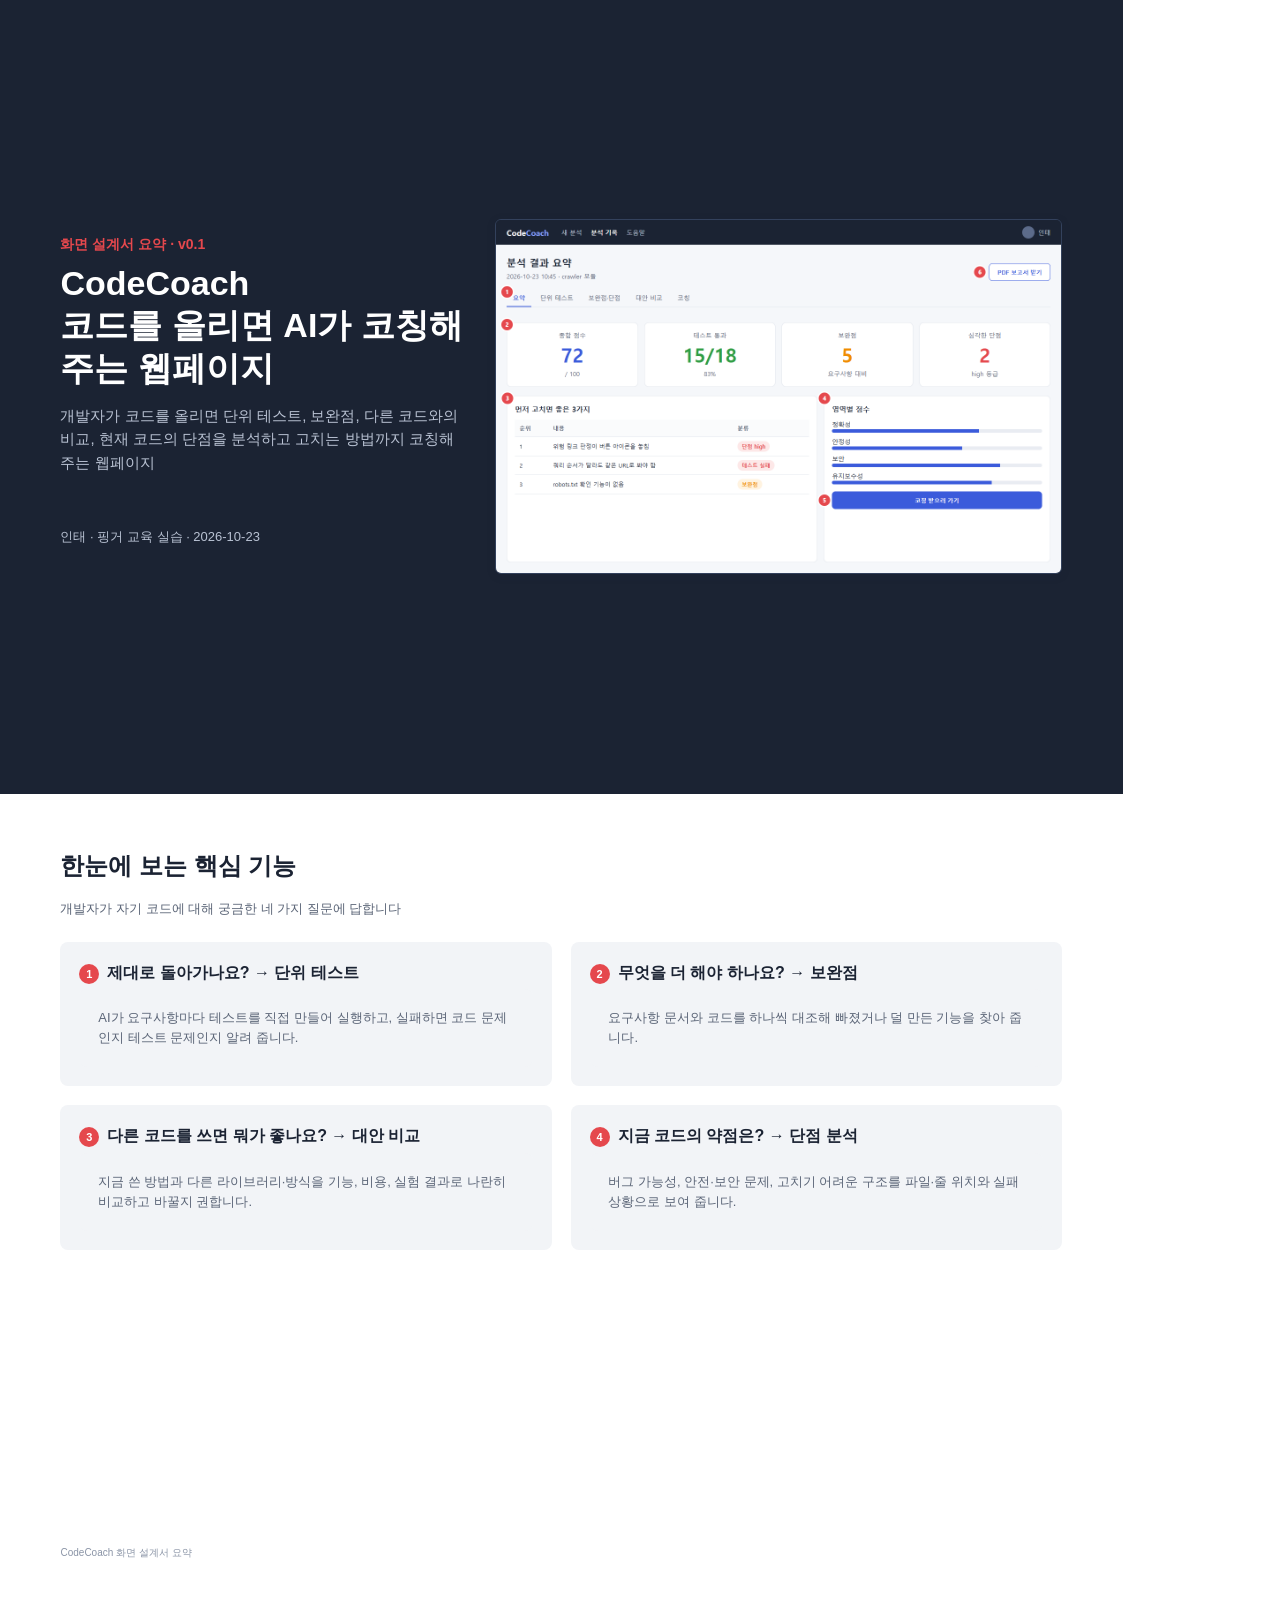
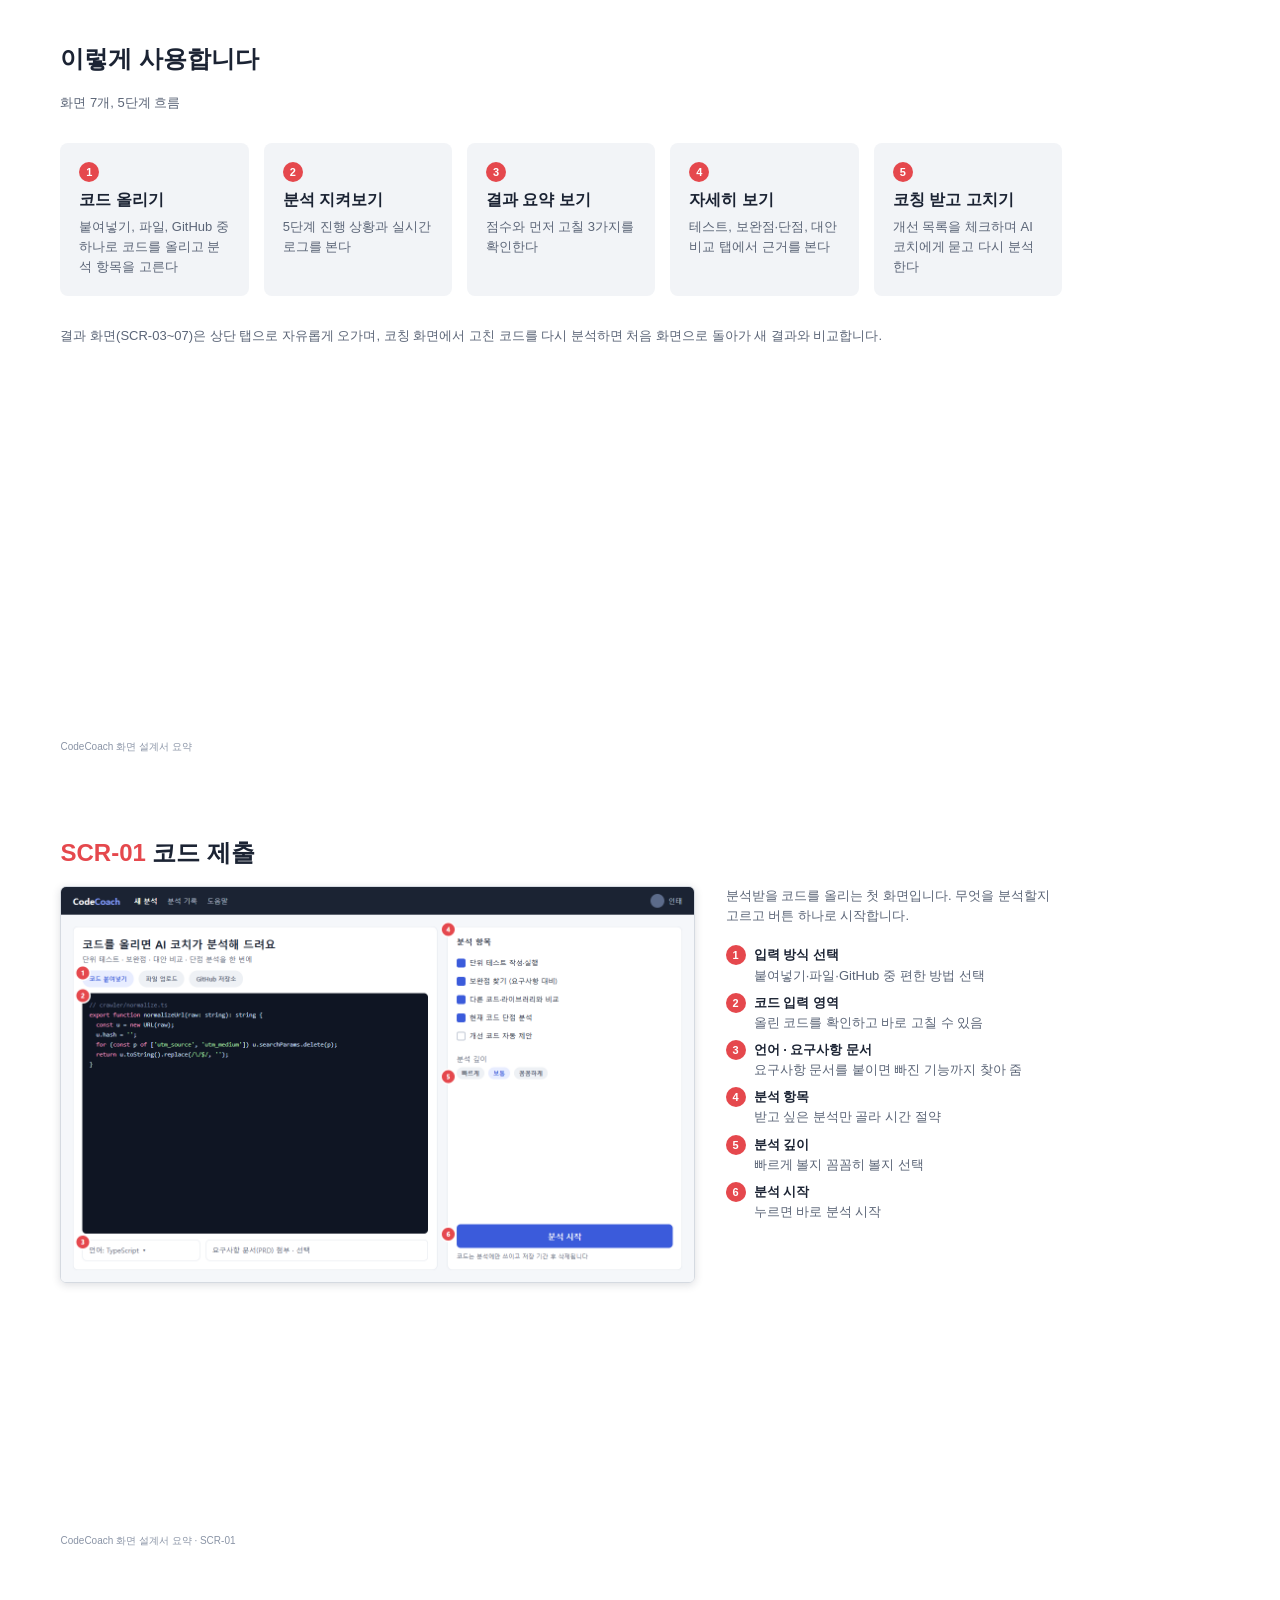
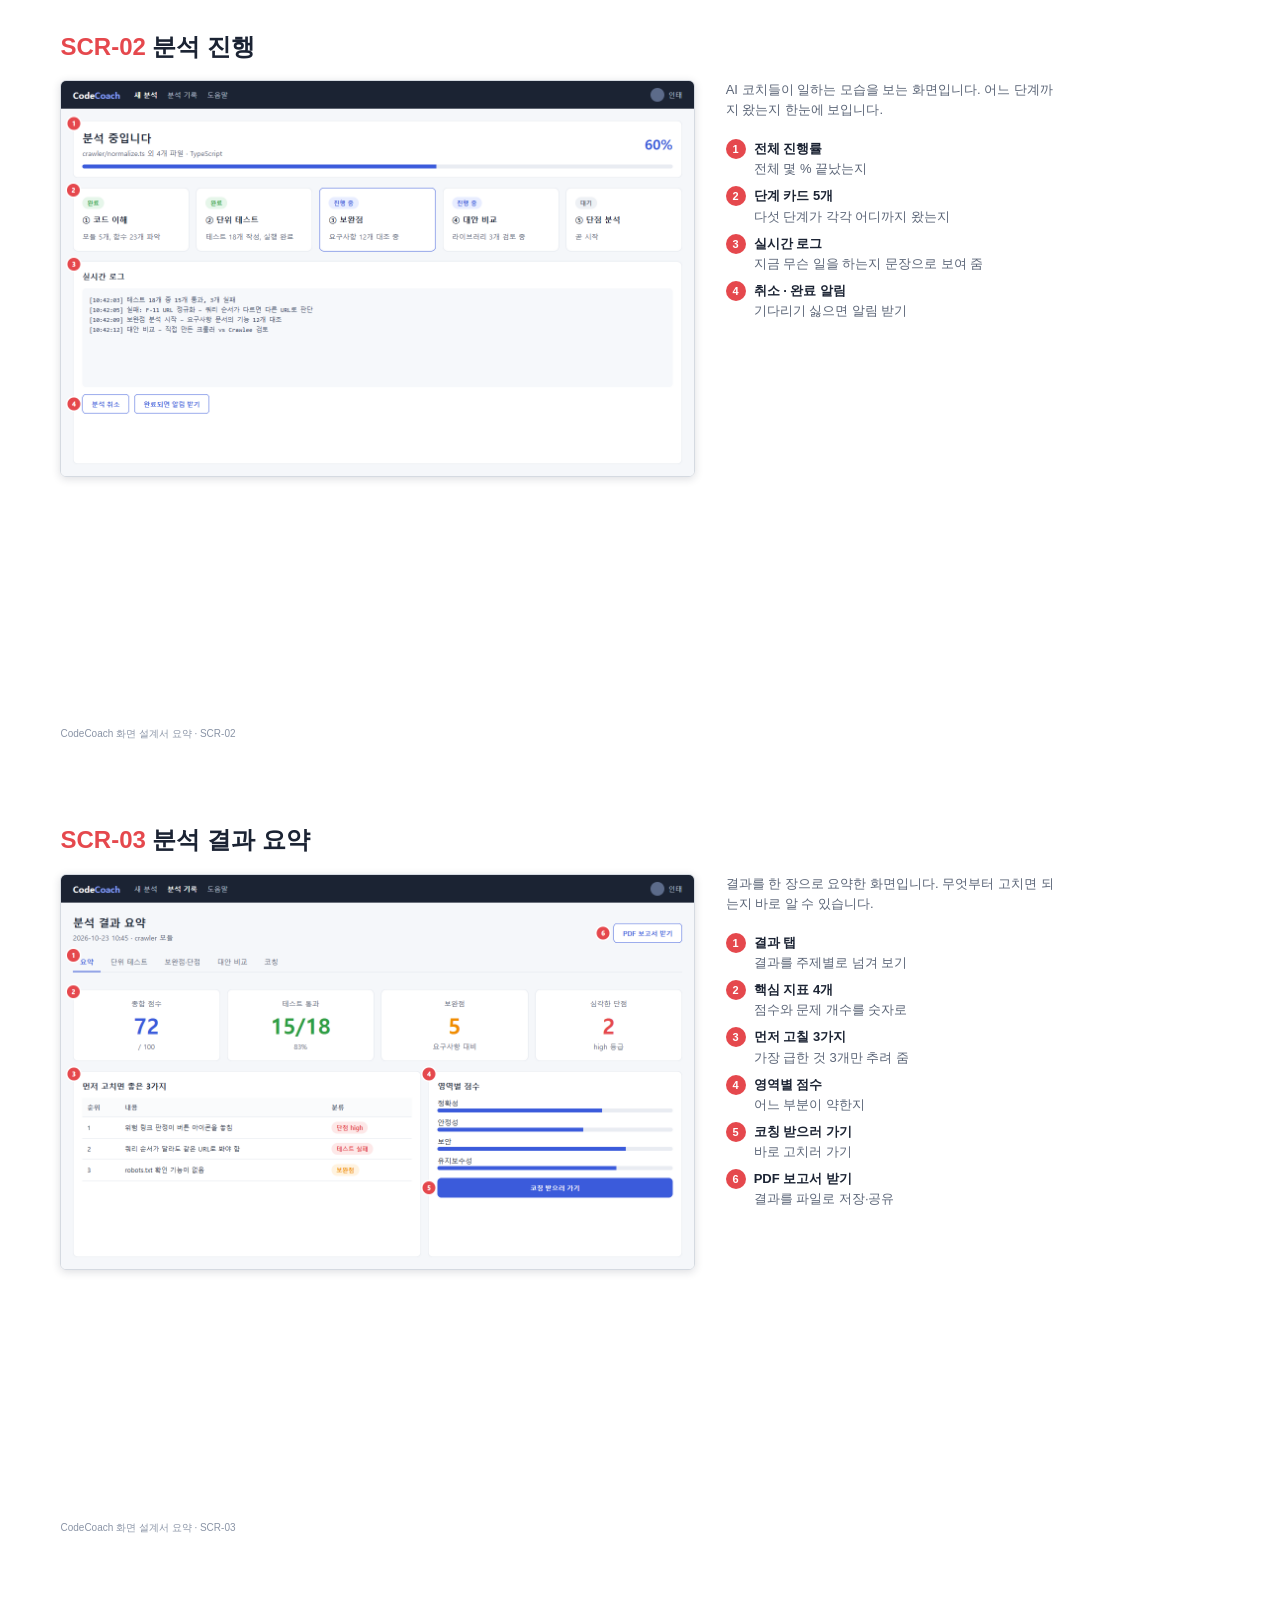
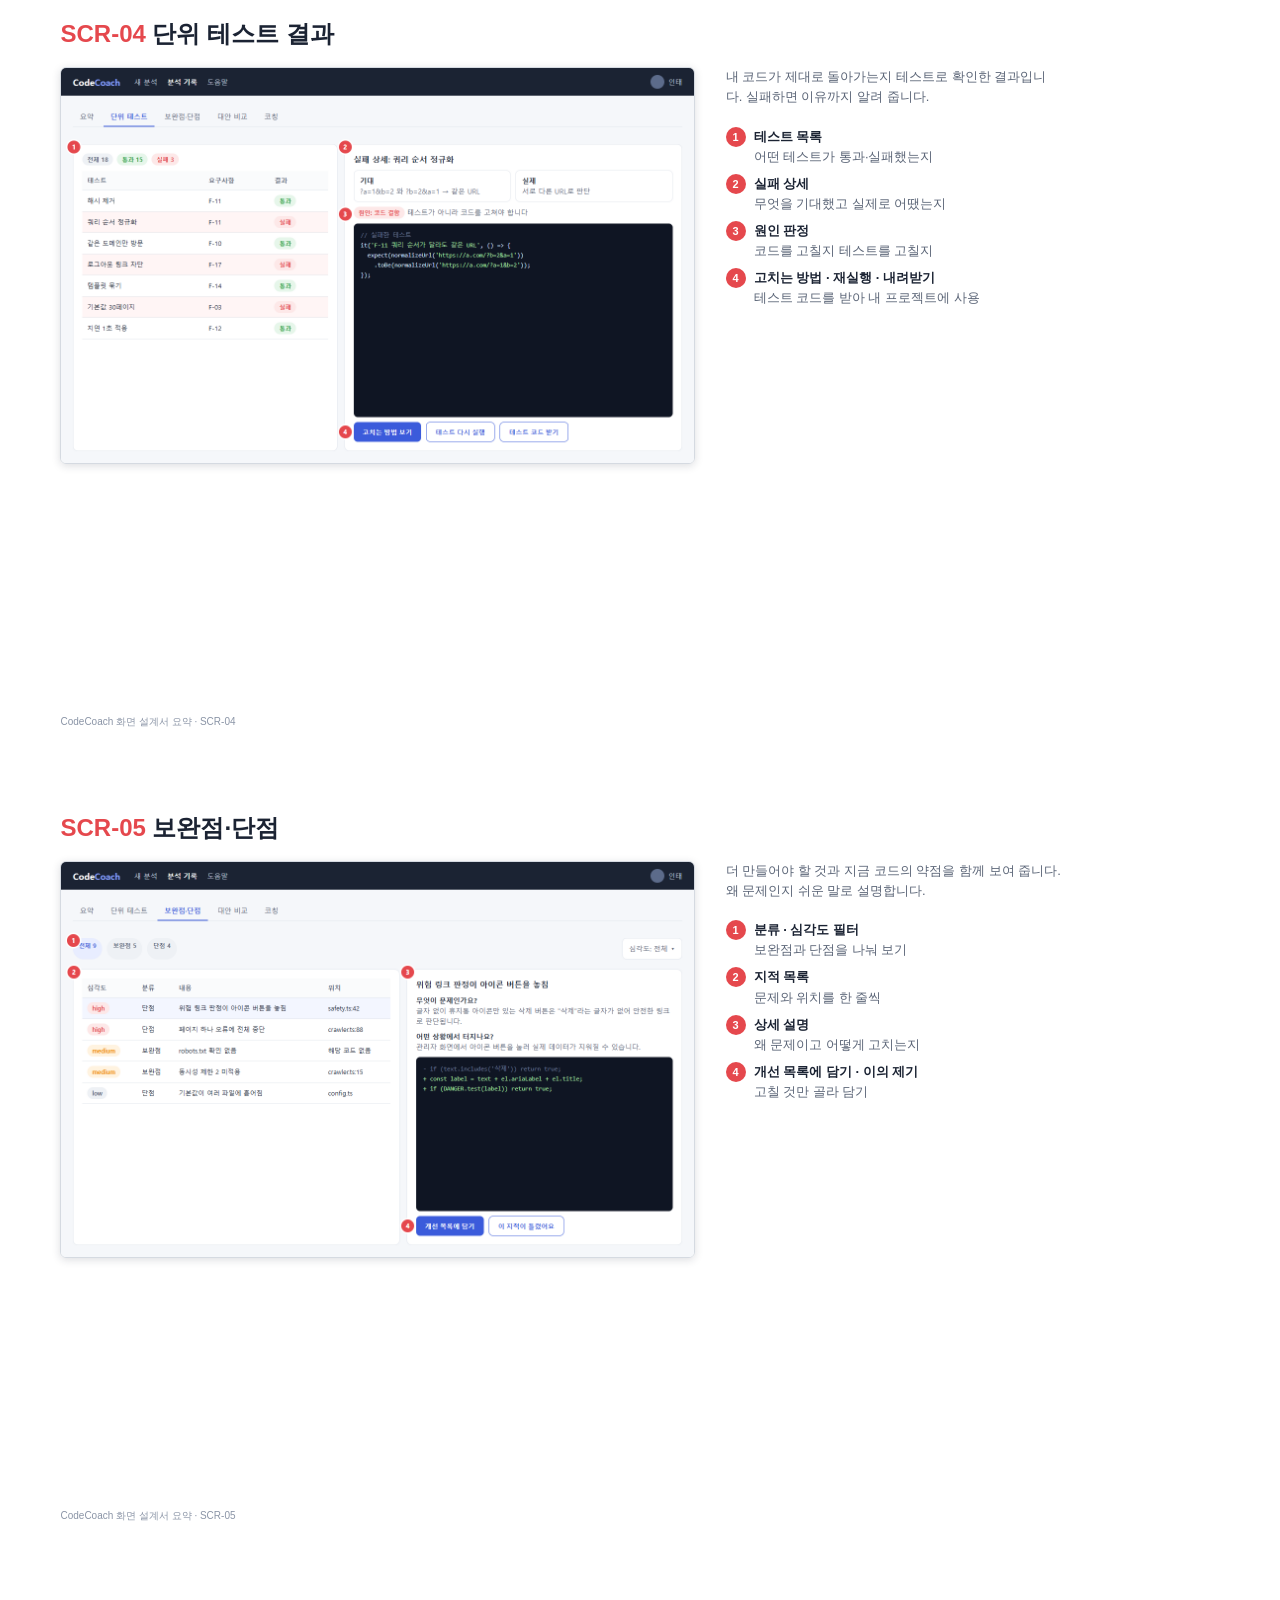
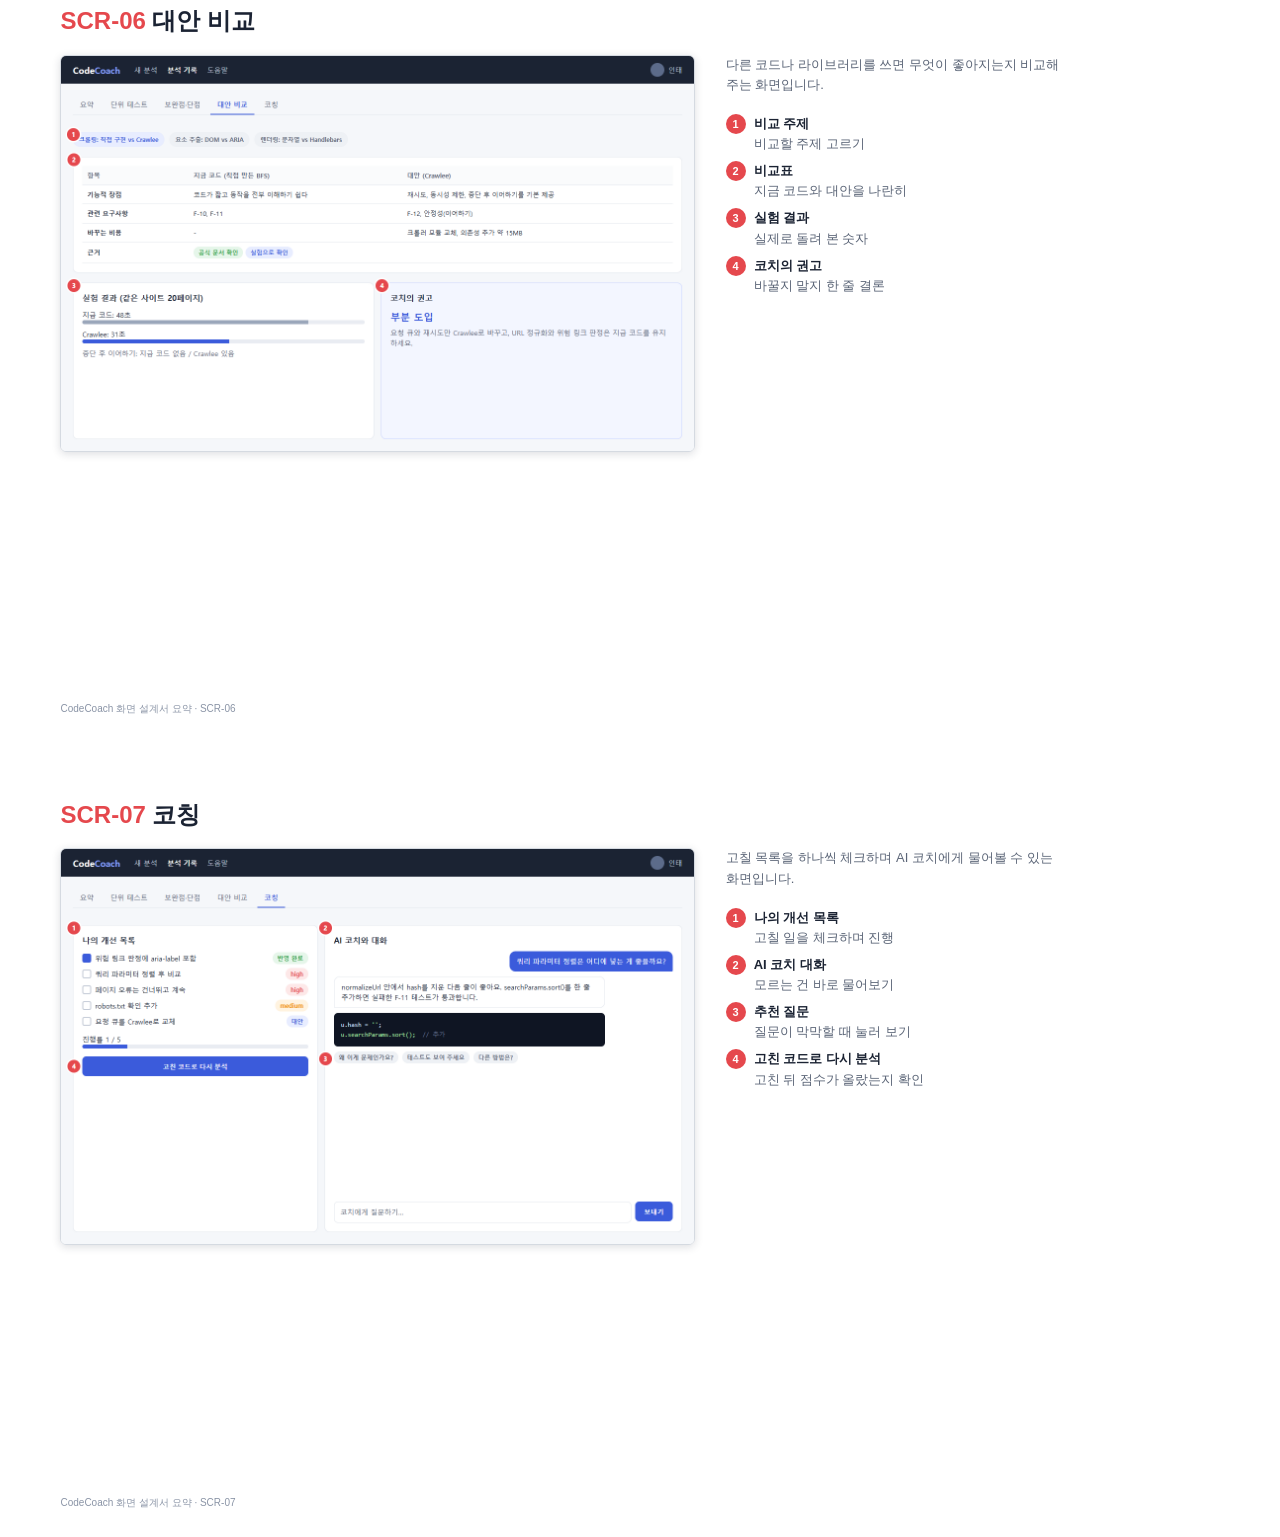
==== summary.html @ ecf49a26 "Add CodeCoach screen spec (HTML) and summary PDF for Vercel Co-Authored-By: Claude Opus 5.5 (1M cont" ====
<!doctype html><html lang="ko"><head><meta charset="utf-8"><title>CodeCoach 화면 설계서 요약</title><style>
@page{size:A4 landscape;margin:0}
*{box-sizing:border-box}body{margin:0;font:13px/1.55 "Malgun Gothic","Segoe UI",sans-serif;color:#1b2333}
.page{width:297mm;height:210mm;padding:14mm 16mm;page-break-after:always;position:relative;overflow:hidden}
.page:last-child{page-break-after:auto}
.dark{background:#1b2333;color:#fff}
h1{font-size:34px;margin:0 0 10px;line-height:1.25}h2{font-size:24px;margin:0 0 4mm}
.kicker{color:#e5484d;font-weight:800;font-size:14px;margin-bottom:6px}
.sub{color:#5b6577}.dark .sub{color:#b9c2d3}
.foot{position:absolute;left:16mm;bottom:7mm;font-size:10px;color:#8a94a6}
.no{display:inline-block;min-width:20px;height:20px;border-radius:50%;background:#e5484d;color:#fff;text-align:center;font:700 11px/20px "Segoe UI",sans-serif;margin-right:8px}
.row{display:flex;gap:8mm}
.shot{border:1px solid #d5dae1;border-radius:6px;box-shadow:0 2px 8px rgba(27,35,51,.15);display:block}
.steps{display:grid;grid-template-columns:repeat(5,1fr);gap:4mm;margin-top:8mm}
.step{background:#f2f4f7;border-radius:8px;padding:5mm}.step b{display:block;font-size:16px;margin:6px 0 4px}
.big{font-size:40px;font-weight:800;color:#3b5bdb;line-height:1}
.feat{display:grid;grid-template-columns:1fr 1fr;gap:5mm;margin-top:6mm}
.feat div{background:#f2f4f7;border-radius:8px;padding:5mm}.feat b{font-size:16px}
ul{margin:0;padding-left:18px}li{margin:3px 0}
.items div{display:flex;align-items:flex-start;margin:0 0 7px}
</style></head><body><section class="page dark">
<div class="row" style="align-items:center;height:100%">
<div style="flex:1"><div class="kicker">화면 설계서 요약 · v0.1</div><h1>CodeCoach<br>코드를 올리면 AI가 코칭해 주는 웹페이지</h1>
<p class="sub" style="font-size:15px">개발자가 코드를 올리면 단위 테스트, 보완점, 다른 코드와의 비교, 현재 코드의 단점을 분석하고 고치는 방법까지 코칭해 주는 웹페이지</p><p class="sub" style="margin-top:14mm">인태 · 핑거 교육 실습 · 2026-10-23</p></div>
<img class="shot" src="design/images/SCR-03.png" style="width:150mm;border-color:#33415c">
</div></section>
<section class="page">
<h2>한눈에 보는 핵심 기능</h2><div class="sub">개발자가 자기 코드에 대해 궁금한 네 가지 질문에 답합니다</div>
<div class="feat"><div><span class="no">1</span><b>제대로 돌아가나요? → 단위 테스트</b><div class="sub" style="margin-top:4px">AI가 요구사항마다 테스트를 직접 만들어 실행하고, 실패하면 코드 문제인지 테스트 문제인지 알려 줍니다.</div></div><div><span class="no">2</span><b>무엇을 더 해야 하나요? → 보완점</b><div class="sub" style="margin-top:4px">요구사항 문서와 코드를 하나씩 대조해 빠졌거나 덜 만든 기능을 찾아 줍니다.</div></div><div><span class="no">3</span><b>다른 코드를 쓰면 뭐가 좋나요? → 대안 비교</b><div class="sub" style="margin-top:4px">지금 쓴 방법과 다른 라이브러리·방식을 기능, 비용, 실험 결과로 나란히 비교하고 바꿀지 권합니다.</div></div><div><span class="no">4</span><b>지금 코드의 약점은? → 단점 분석</b><div class="sub" style="margin-top:4px">버그 가능성, 안전·보안 문제, 고치기 어려운 구조를 파일·줄 위치와 실패 상황으로 보여 줍니다.</div></div></div>
<div class="foot">CodeCoach 화면 설계서 요약</div></section>
<section class="page">
<h2>이렇게 사용합니다</h2><div class="sub">화면 7개, 5단계 흐름</div>
<div class="steps"><div class="step"><span class="no">1</span><b>코드 올리기</b><div class="sub">붙여넣기, 파일, GitHub 중 하나로 코드를 올리고 분석 항목을 고른다</div></div><div class="step"><span class="no">2</span><b>분석 지켜보기</b><div class="sub">5단계 진행 상황과 실시간 로그를 본다</div></div><div class="step"><span class="no">3</span><b>결과 요약 보기</b><div class="sub">점수와 먼저 고칠 3가지를 확인한다</div></div><div class="step"><span class="no">4</span><b>자세히 보기</b><div class="sub">테스트, 보완점·단점, 대안 비교 탭에서 근거를 본다</div></div><div class="step"><span class="no">5</span><b>코칭 받고 고치기</b><div class="sub">개선 목록을 체크하며 AI 코치에게 묻고 다시 분석한다</div></div></div>
<div style="margin-top:8mm" class="sub">결과 화면(SCR-03~07)은 상단 탭으로 자유롭게 오가며, 코칭 화면에서 고친 코드를 다시 분석하면 처음 화면으로 돌아가 새 결과와 비교합니다.</div>
<div class="foot">CodeCoach 화면 설계서 요약</div></section>
<section class="page">
<div style="display:flex;align-items:baseline;gap:10px"><h2><span style="color:#e5484d">SCR-01</span> 코드 제출</h2></div>
<div class="row">
<img class="shot" src="design/images/SCR-01.png" style="width:168mm;height:105mm">
<div style="flex:1">
<div class="sub" style="margin-bottom:5mm">분석받을 코드를 올리는 첫 화면입니다. 무엇을 분석할지 고르고 버튼 하나로 시작합니다.</div>
<div class="items"><div><span class="no">1</span><span><b>입력 방식 선택</b><br><span class="sub">붙여넣기·파일·GitHub 중 편한 방법 선택</span></span></div><div><span class="no">2</span><span><b>코드 입력 영역</b><br><span class="sub">올린 코드를 확인하고 바로 고칠 수 있음</span></span></div><div><span class="no">3</span><span><b>언어 · 요구사항 문서</b><br><span class="sub">요구사항 문서를 붙이면 빠진 기능까지 찾아 줌</span></span></div><div><span class="no">4</span><span><b>분석 항목</b><br><span class="sub">받고 싶은 분석만 골라 시간 절약</span></span></div><div><span class="no">5</span><span><b>분석 깊이</b><br><span class="sub">빠르게 볼지 꼼꼼히 볼지 선택</span></span></div><div><span class="no">6</span><span><b>분석 시작</b><br><span class="sub">누르면 바로 분석 시작</span></span></div></div>
</div></div>
<div class="foot">CodeCoach 화면 설계서 요약 · SCR-01</div></section>
<section class="page">
<div style="display:flex;align-items:baseline;gap:10px"><h2><span style="color:#e5484d">SCR-02</span> 분석 진행</h2></div>
<div class="row">
<img class="shot" src="design/images/SCR-02.png" style="width:168mm;height:105mm">
<div style="flex:1">
<div class="sub" style="margin-bottom:5mm">AI 코치들이 일하는 모습을 보는 화면입니다. 어느 단계까지 왔는지 한눈에 보입니다.</div>
<div class="items"><div><span class="no">1</span><span><b>전체 진행률</b><br><span class="sub">전체 몇 % 끝났는지</span></span></div><div><span class="no">2</span><span><b>단계 카드 5개</b><br><span class="sub">다섯 단계가 각각 어디까지 왔는지</span></span></div><div><span class="no">3</span><span><b>실시간 로그</b><br><span class="sub">지금 무슨 일을 하는지 문장으로 보여 줌</span></span></div><div><span class="no">4</span><span><b>취소 · 완료 알림</b><br><span class="sub">기다리기 싫으면 알림 받기</span></span></div></div>
</div></div>
<div class="foot">CodeCoach 화면 설계서 요약 · SCR-02</div></section>
<section class="page">
<div style="display:flex;align-items:baseline;gap:10px"><h2><span style="color:#e5484d">SCR-03</span> 분석 결과 요약</h2></div>
<div class="row">
<img class="shot" src="design/images/SCR-03.png" style="width:168mm;height:105mm">
<div style="flex:1">
<div class="sub" style="margin-bottom:5mm">결과를 한 장으로 요약한 화면입니다. 무엇부터 고치면 되는지 바로 알 수 있습니다.</div>
<div class="items"><div><span class="no">1</span><span><b>결과 탭</b><br><span class="sub">결과를 주제별로 넘겨 보기</span></span></div><div><span class="no">2</span><span><b>핵심 지표 4개</b><br><span class="sub">점수와 문제 개수를 숫자로</span></span></div><div><span class="no">3</span><span><b>먼저 고칠 3가지</b><br><span class="sub">가장 급한 것 3개만 추려 줌</span></span></div><div><span class="no">4</span><span><b>영역별 점수</b><br><span class="sub">어느 부분이 약한지</span></span></div><div><span class="no">5</span><span><b>코칭 받으러 가기</b><br><span class="sub">바로 고치러 가기</span></span></div><div><span class="no">6</span><span><b>PDF 보고서 받기</b><br><span class="sub">결과를 파일로 저장·공유</span></span></div></div>
</div></div>
<div class="foot">CodeCoach 화면 설계서 요약 · SCR-03</div></section>
<section class="page">
<div style="display:flex;align-items:baseline;gap:10px"><h2><span style="color:#e5484d">SCR-04</span> 단위 테스트 결과</h2></div>
<div class="row">
<img class="shot" src="design/images/SCR-04.png" style="width:168mm;height:105mm">
<div style="flex:1">
<div class="sub" style="margin-bottom:5mm">내 코드가 제대로 돌아가는지 테스트로 확인한 결과입니다. 실패하면 이유까지 알려 줍니다.</div>
<div class="items"><div><span class="no">1</span><span><b>테스트 목록</b><br><span class="sub">어떤 테스트가 통과·실패했는지</span></span></div><div><span class="no">2</span><span><b>실패 상세</b><br><span class="sub">무엇을 기대했고 실제로 어땠는지</span></span></div><div><span class="no">3</span><span><b>원인 판정</b><br><span class="sub">코드를 고칠지 테스트를 고칠지</span></span></div><div><span class="no">4</span><span><b>고치는 방법 · 재실행 · 내려받기</b><br><span class="sub">테스트 코드를 받아 내 프로젝트에 사용</span></span></div></div>
</div></div>
<div class="foot">CodeCoach 화면 설계서 요약 · SCR-04</div></section>
<section class="page">
<div style="display:flex;align-items:baseline;gap:10px"><h2><span style="color:#e5484d">SCR-05</span> 보완점·단점</h2></div>
<div class="row">
<img class="shot" src="design/images/SCR-05.png" style="width:168mm;height:105mm">
<div style="flex:1">
<div class="sub" style="margin-bottom:5mm">더 만들어야 할 것과 지금 코드의 약점을 함께 보여 줍니다. 왜 문제인지 쉬운 말로 설명합니다.</div>
<div class="items"><div><span class="no">1</span><span><b>분류 · 심각도 필터</b><br><span class="sub">보완점과 단점을 나눠 보기</span></span></div><div><span class="no">2</span><span><b>지적 목록</b><br><span class="sub">문제와 위치를 한 줄씩</span></span></div><div><span class="no">3</span><span><b>상세 설명</b><br><span class="sub">왜 문제이고 어떻게 고치는지</span></span></div><div><span class="no">4</span><span><b>개선 목록에 담기 · 이의 제기</b><br><span class="sub">고칠 것만 골라 담기</span></span></div></div>
</div></div>
<div class="foot">CodeCoach 화면 설계서 요약 · SCR-05</div></section>
<section class="page">
<div style="display:flex;align-items:baseline;gap:10px"><h2><span style="color:#e5484d">SCR-06</span> 대안 비교</h2></div>
<div class="row">
<img class="shot" src="design/images/SCR-06.png" style="width:168mm;height:105mm">
<div style="flex:1">
<div class="sub" style="margin-bottom:5mm">다른 코드나 라이브러리를 쓰면 무엇이 좋아지는지 비교해 주는 화면입니다.</div>
<div class="items"><div><span class="no">1</span><span><b>비교 주제</b><br><span class="sub">비교할 주제 고르기</span></span></div><div><span class="no">2</span><span><b>비교표</b><br><span class="sub">지금 코드와 대안을 나란히</span></span></div><div><span class="no">3</span><span><b>실험 결과</b><br><span class="sub">실제로 돌려 본 숫자</span></span></div><div><span class="no">4</span><span><b>코치의 권고</b><br><span class="sub">바꿀지 말지 한 줄 결론</span></span></div></div>
</div></div>
<div class="foot">CodeCoach 화면 설계서 요약 · SCR-06</div></section>
<section class="page">
<div style="display:flex;align-items:baseline;gap:10px"><h2><span style="color:#e5484d">SCR-07</span> 코칭</h2></div>
<div class="row">
<img class="shot" src="design/images/SCR-07.png" style="width:168mm;height:105mm">
<div style="flex:1">
<div class="sub" style="margin-bottom:5mm">고칠 목록을 하나씩 체크하며 AI 코치에게 물어볼 수 있는 화면입니다.</div>
<div class="items"><div><span class="no">1</span><span><b>나의 개선 목록</b><br><span class="sub">고칠 일을 체크하며 진행</span></span></div><div><span class="no">2</span><span><b>AI 코치 대화</b><br><span class="sub">모르는 건 바로 물어보기</span></span></div><div><span class="no">3</span><span><b>추천 질문</b><br><span class="sub">질문이 막막할 때 눌러 보기</span></span></div><div><span class="no">4</span><span><b>고친 코드로 다시 분석</b><br><span class="sub">고친 뒤 점수가 올랐는지 확인</span></span></div></div>
</div></div>
<div class="foot">CodeCoach 화면 설계서 요약 · SCR-07</div></section></body></html>
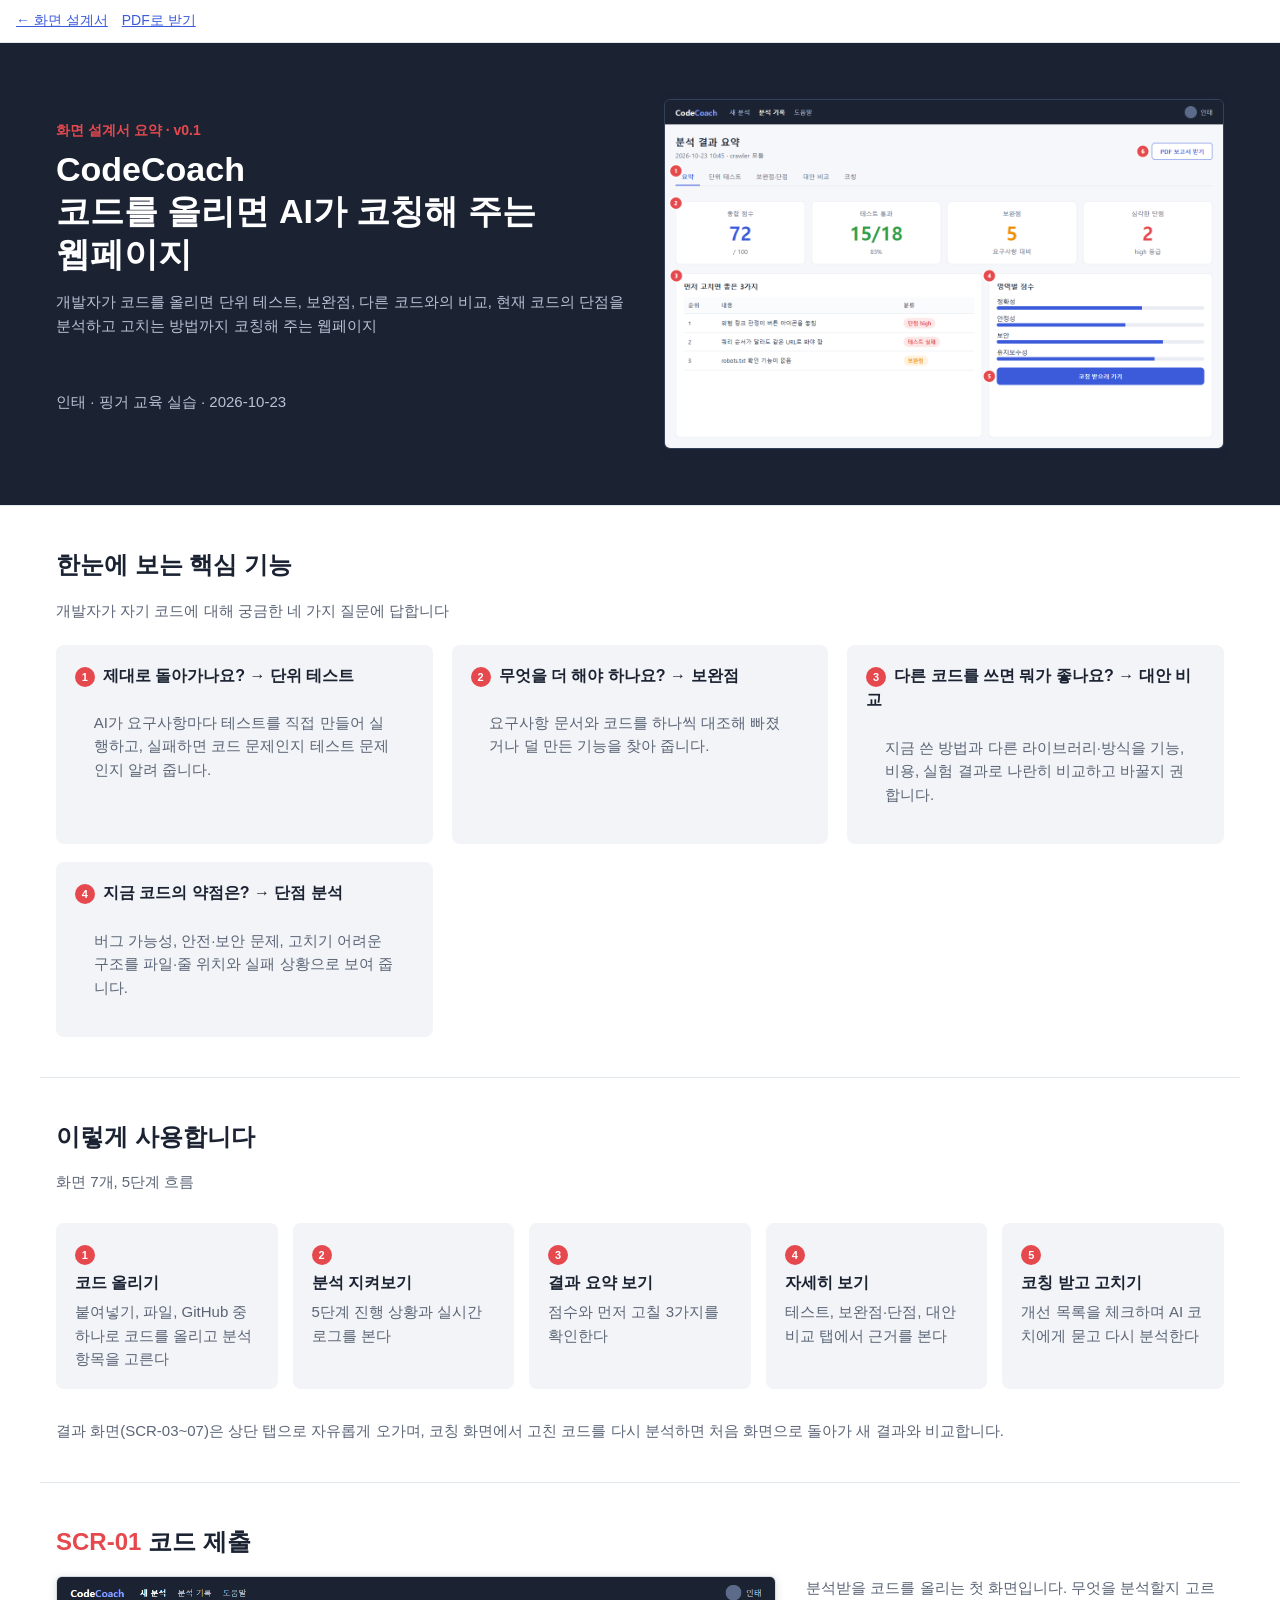
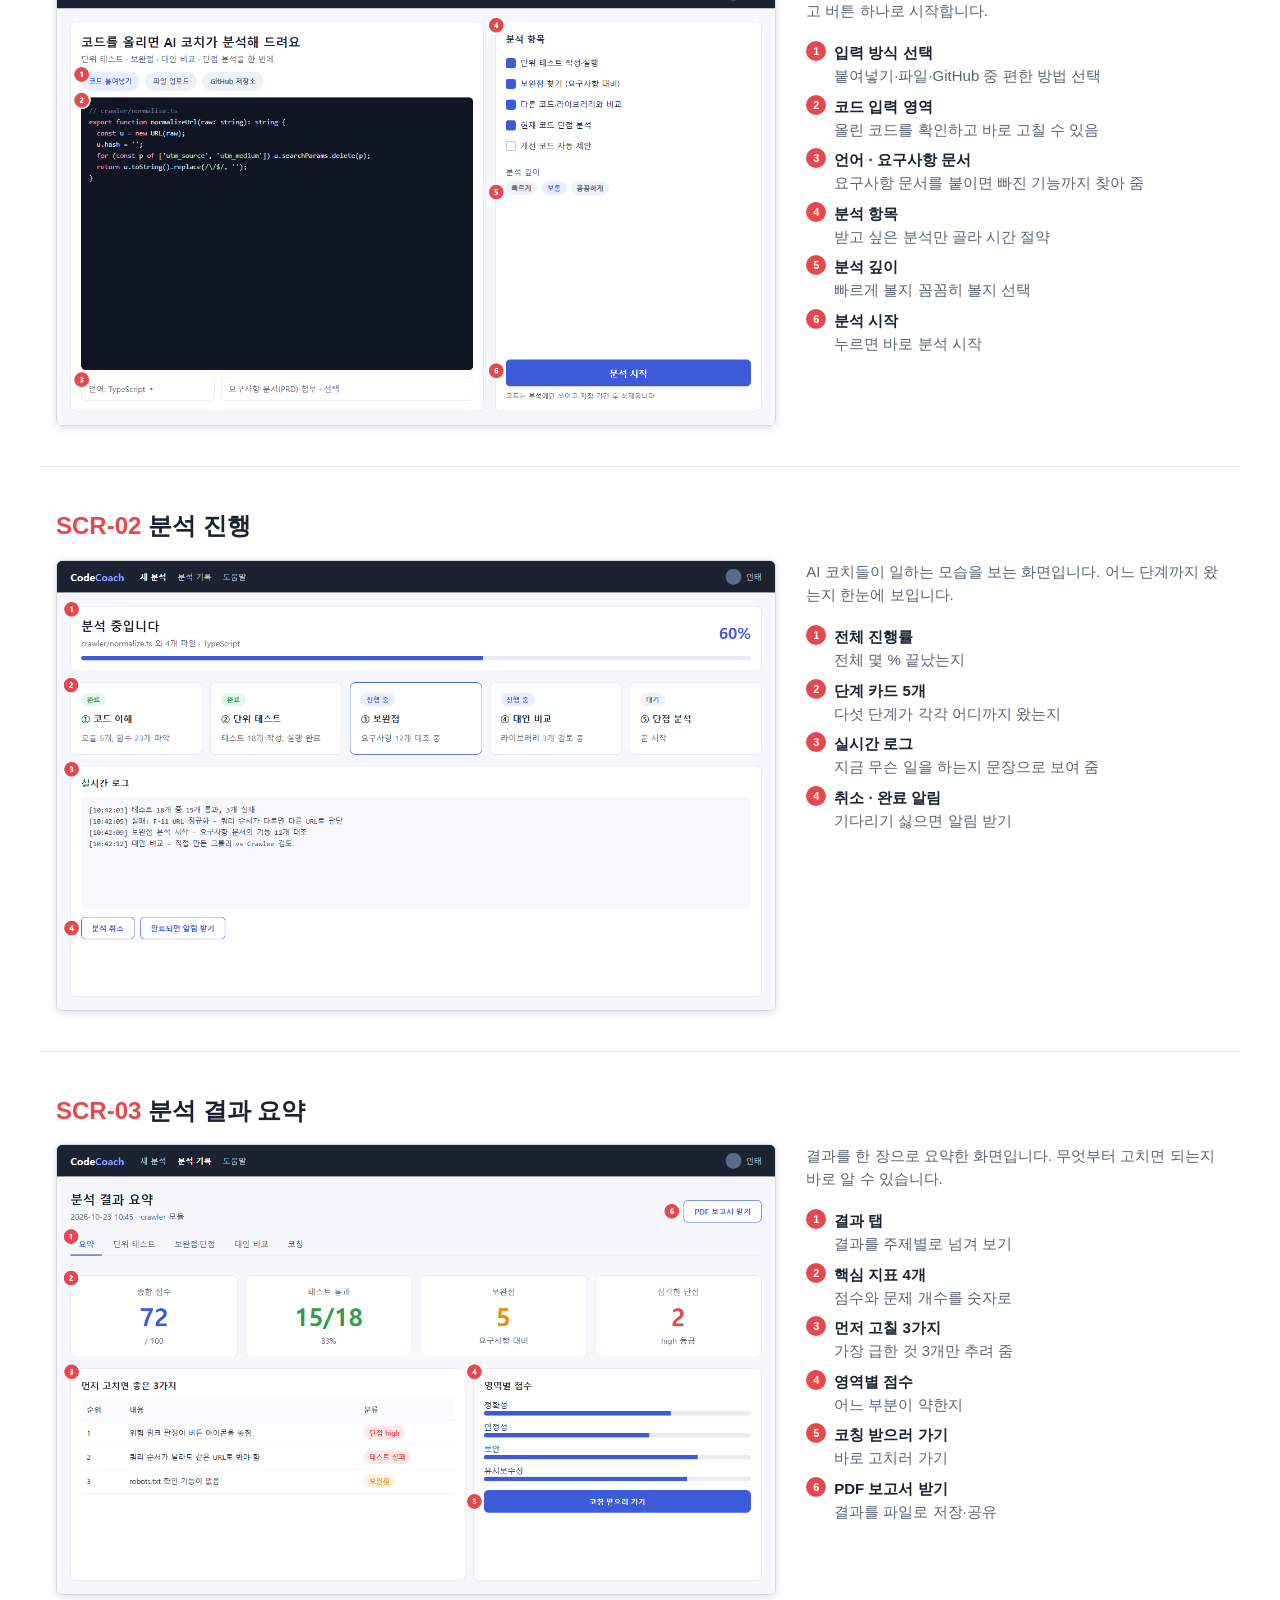
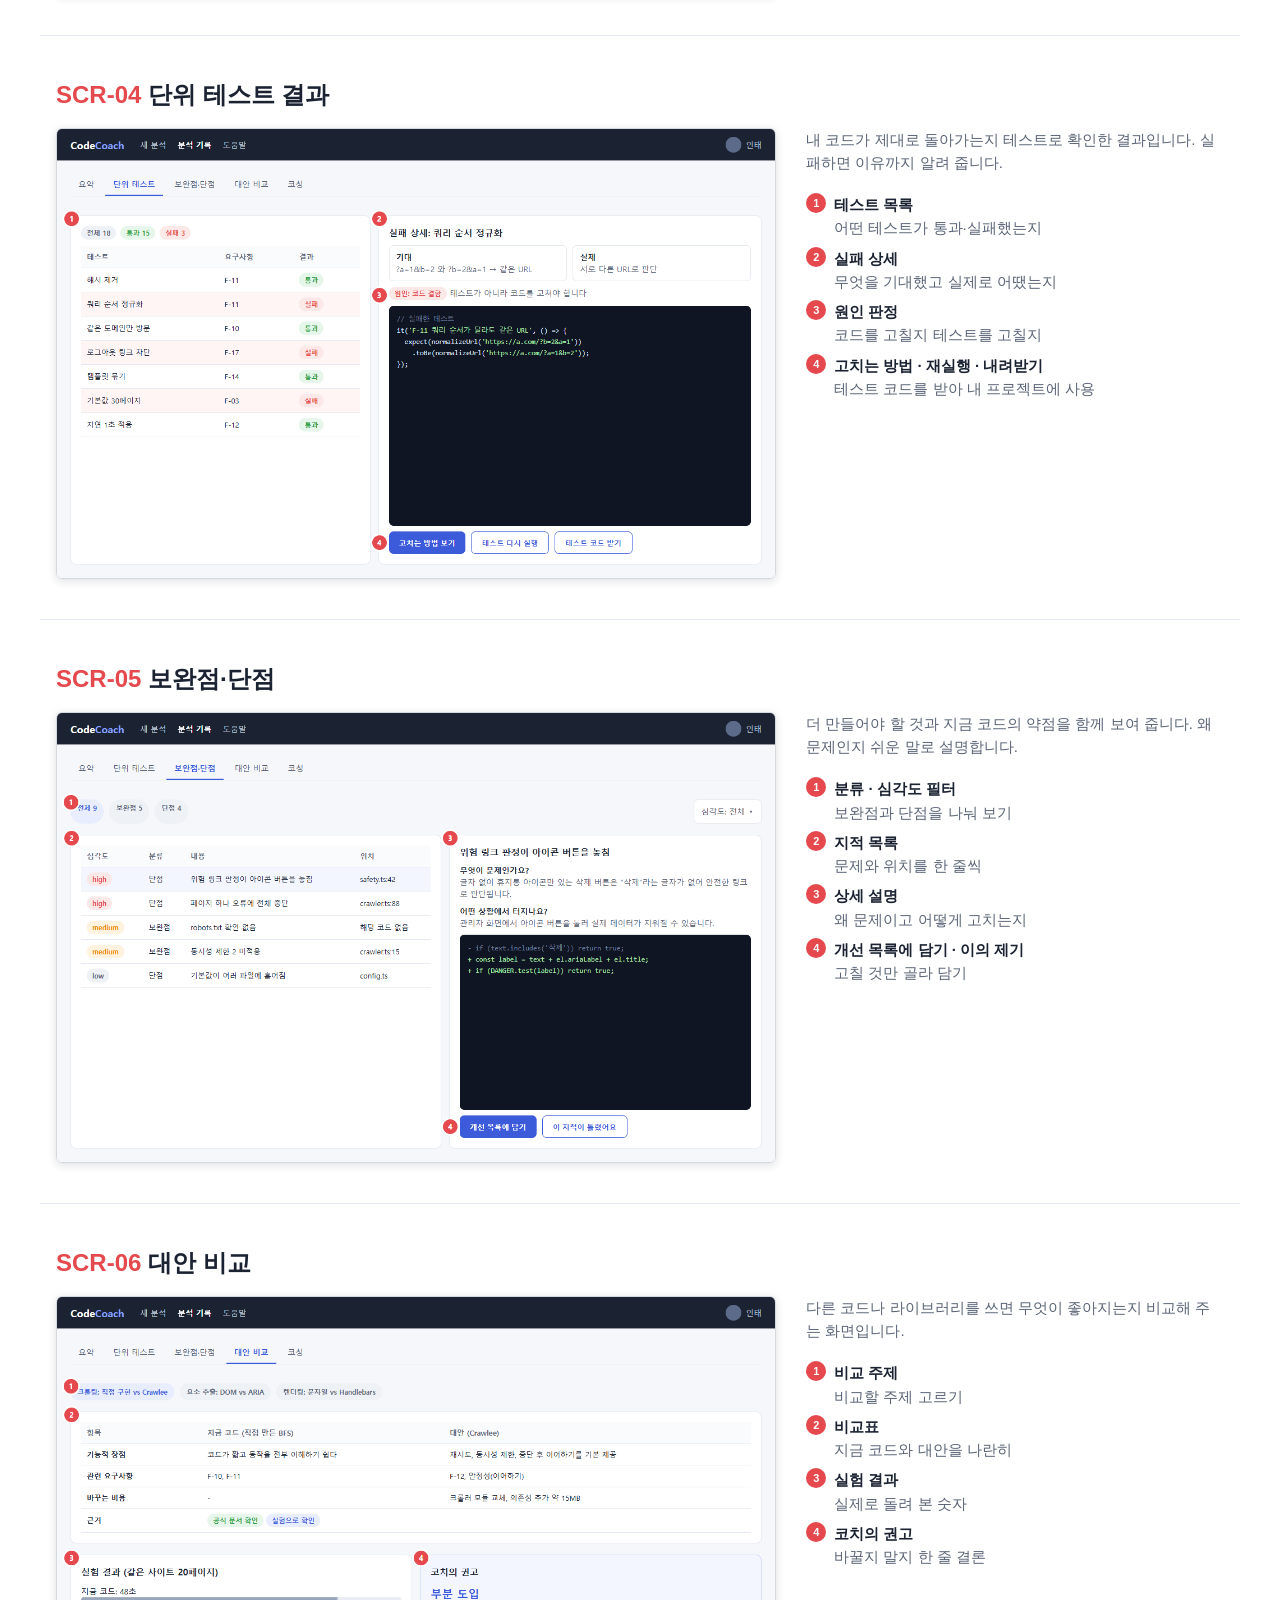
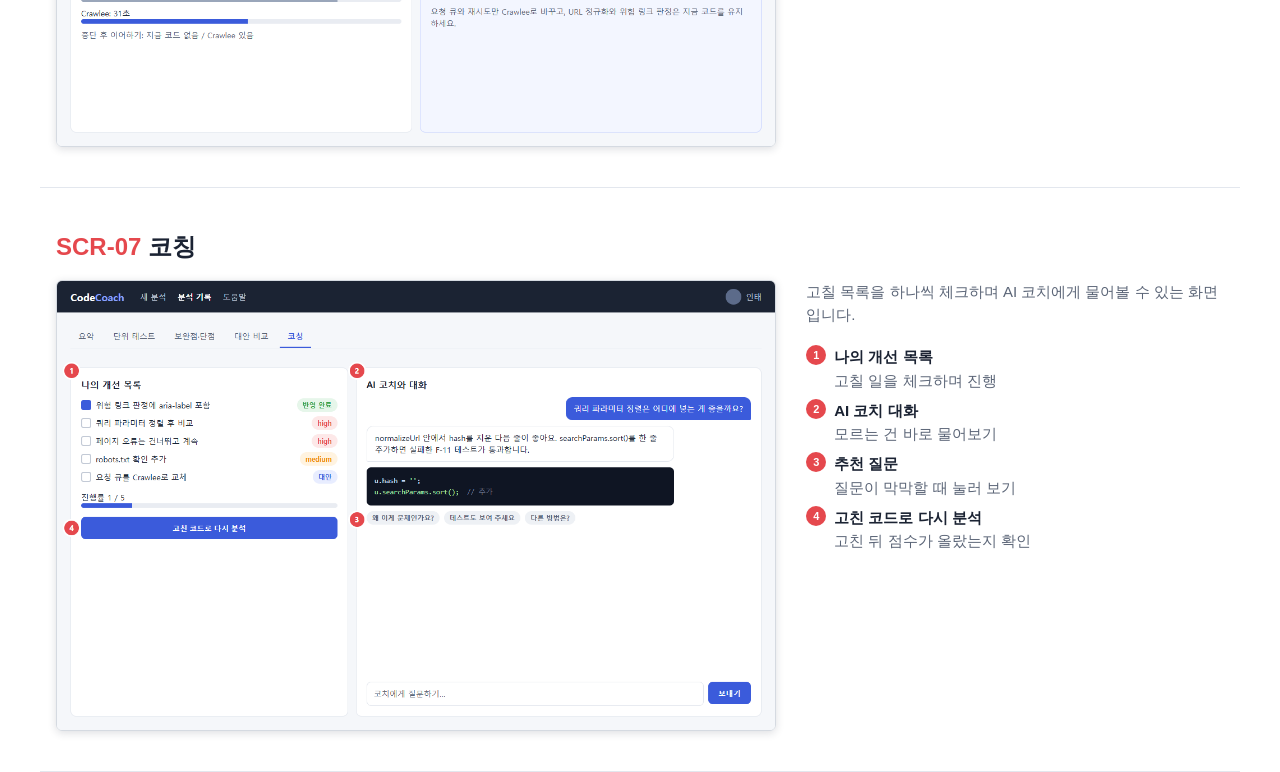
==== commit 5473087a: "Serve summary as a responsive HTML page and link it from the spec Co-Authored-By: Claude Opus 5.5 (1" ====
--- a/summary.html
+++ b/summary.html
@@ -1,4 +1,4 @@
-<!doctype html><html lang="ko"><head><meta charset="utf-8"><title>CodeCoach 화면 설계서 요약</title><style>
+<!doctype html><html lang="ko"><head><meta charset="utf-8"><meta name="viewport" content="width=device-width, initial-scale=1"><title>CodeCoach 핵심 요약</title><style>
 @page{size:A4 landscape;margin:0}
 *{box-sizing:border-box}body{margin:0;font:13px/1.55 "Malgun Gothic","Segoe UI",sans-serif;color:#1b2333}
 .page{width:297mm;height:210mm;padding:14mm 16mm;page-break-after:always;position:relative;overflow:hidden}
@@ -18,7 +18,26 @@
 .feat div{background:#f2f4f7;border-radius:8px;padding:5mm}.feat b{font-size:16px}
 ul{margin:0;padding-left:18px}li{margin:3px 0}
 .items div{display:flex;align-items:flex-start;margin:0 0 7px}
-</style></head><body><section class="page dark">
+.webnav{display:none}
+/* 화면(웹)에서는 A4 페이지 대신 반응형 웹페이지로 보여 준다 */
+@media screen{
+  body{background:#fff;font-size:15px}
+  .webnav{display:flex;gap:14px;flex-wrap:wrap;position:sticky;top:0;z-index:5;background:#fff;border-bottom:1px solid #e3e7ee;padding:10px 16px;font-size:14px}
+  .webnav a{color:#3b5bdb}
+  .page{width:auto;height:auto;max-width:1200px;margin:0 auto;padding:40px 16px;border-bottom:1px solid #e3e7ee;overflow:visible}
+  .page.dark{max-width:none;padding:56px max(16px,calc((100% - 1168px)/2))}
+  .row{flex-wrap:wrap;height:auto!important}
+  .row>div{flex:1 1 280px;min-width:0}
+  .shot{max-width:100%;width:100%!important;height:auto!important}
+  .page.dark .shot{width:min(560px,100%)!important}
+  h1,h2{word-break:keep-all}
+  .foot{display:none}
+  .steps{grid-template-columns:repeat(auto-fit,minmax(180px,1fr))}
+  .feat{grid-template-columns:repeat(auto-fit,minmax(280px,1fr))}
+  .page:not(.dark) .row>img{flex:1 1 560px;width:auto!important;max-width:720px}
+}
+@media screen and (max-width:700px){h1{font-size:26px}}
+</style></head><body><nav class="webnav"><a href="index.html">← 화면 설계서</a><a href="CodeCoach-화면설계-요약.pdf">PDF로 받기</a></nav><section class="page dark">
 <div class="row" style="align-items:center;height:100%">
 <div style="flex:1"><div class="kicker">화면 설계서 요약 · v0.1</div><h1>CodeCoach<br>코드를 올리면 AI가 코칭해 주는 웹페이지</h1>
 <p class="sub" style="font-size:15px">개발자가 코드를 올리면 단위 테스트, 보완점, 다른 코드와의 비교, 현재 코드의 단점을 분석하고 고치는 방법까지 코칭해 주는 웹페이지</p><p class="sub" style="margin-top:14mm">인태 · 핑거 교육 실습 · 2026-10-23</p></div>
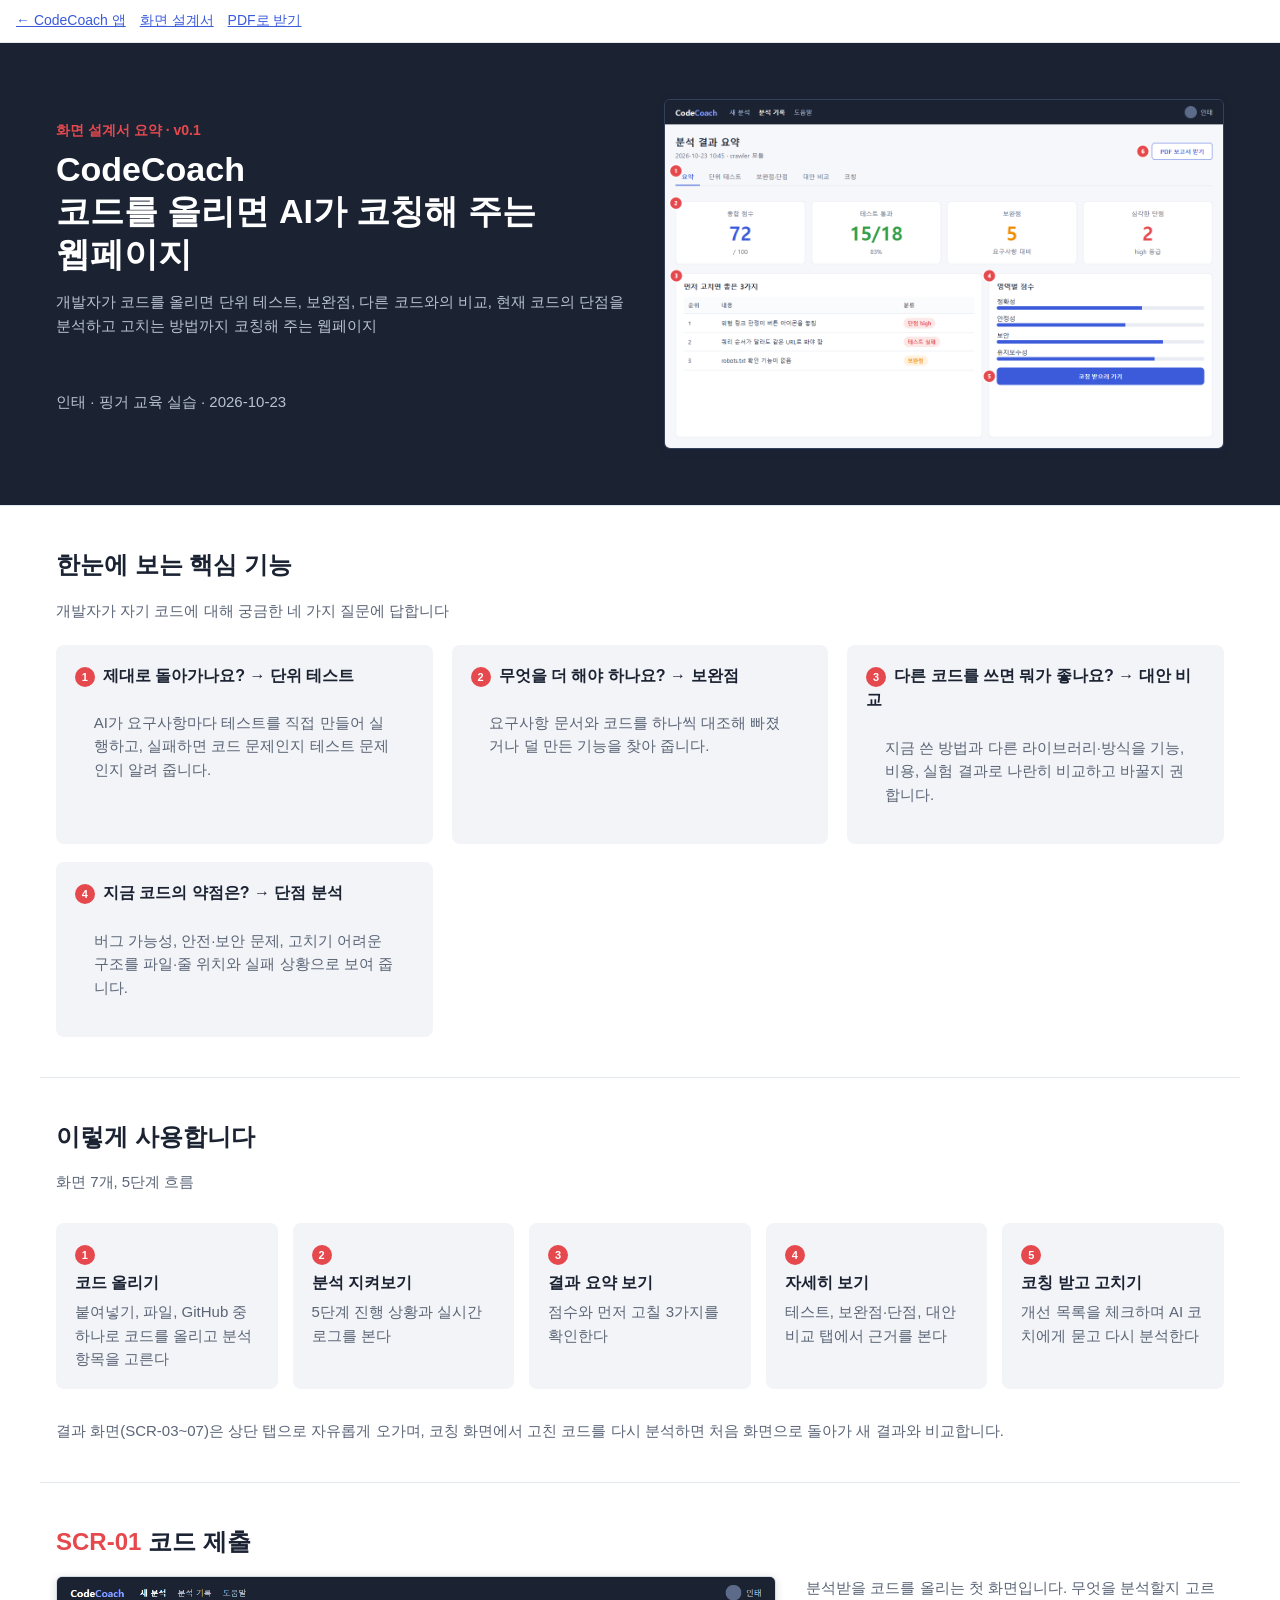
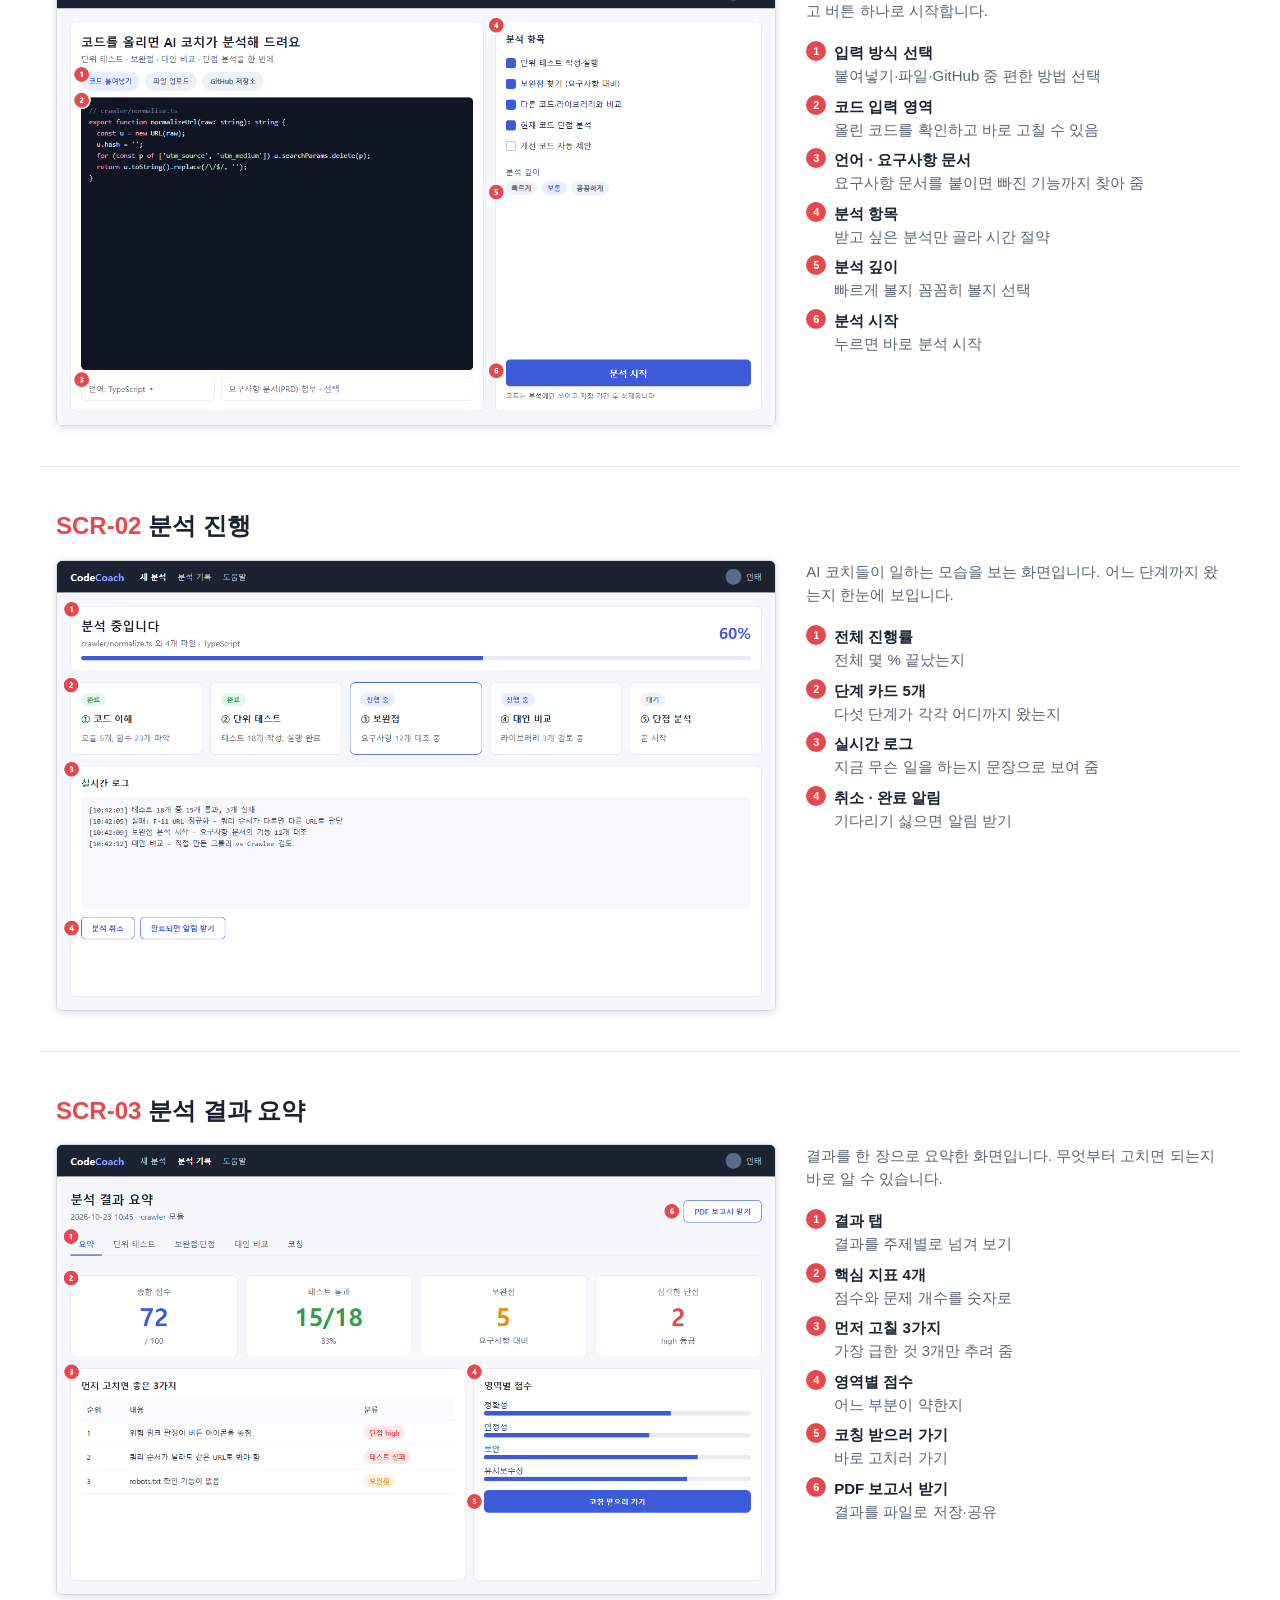
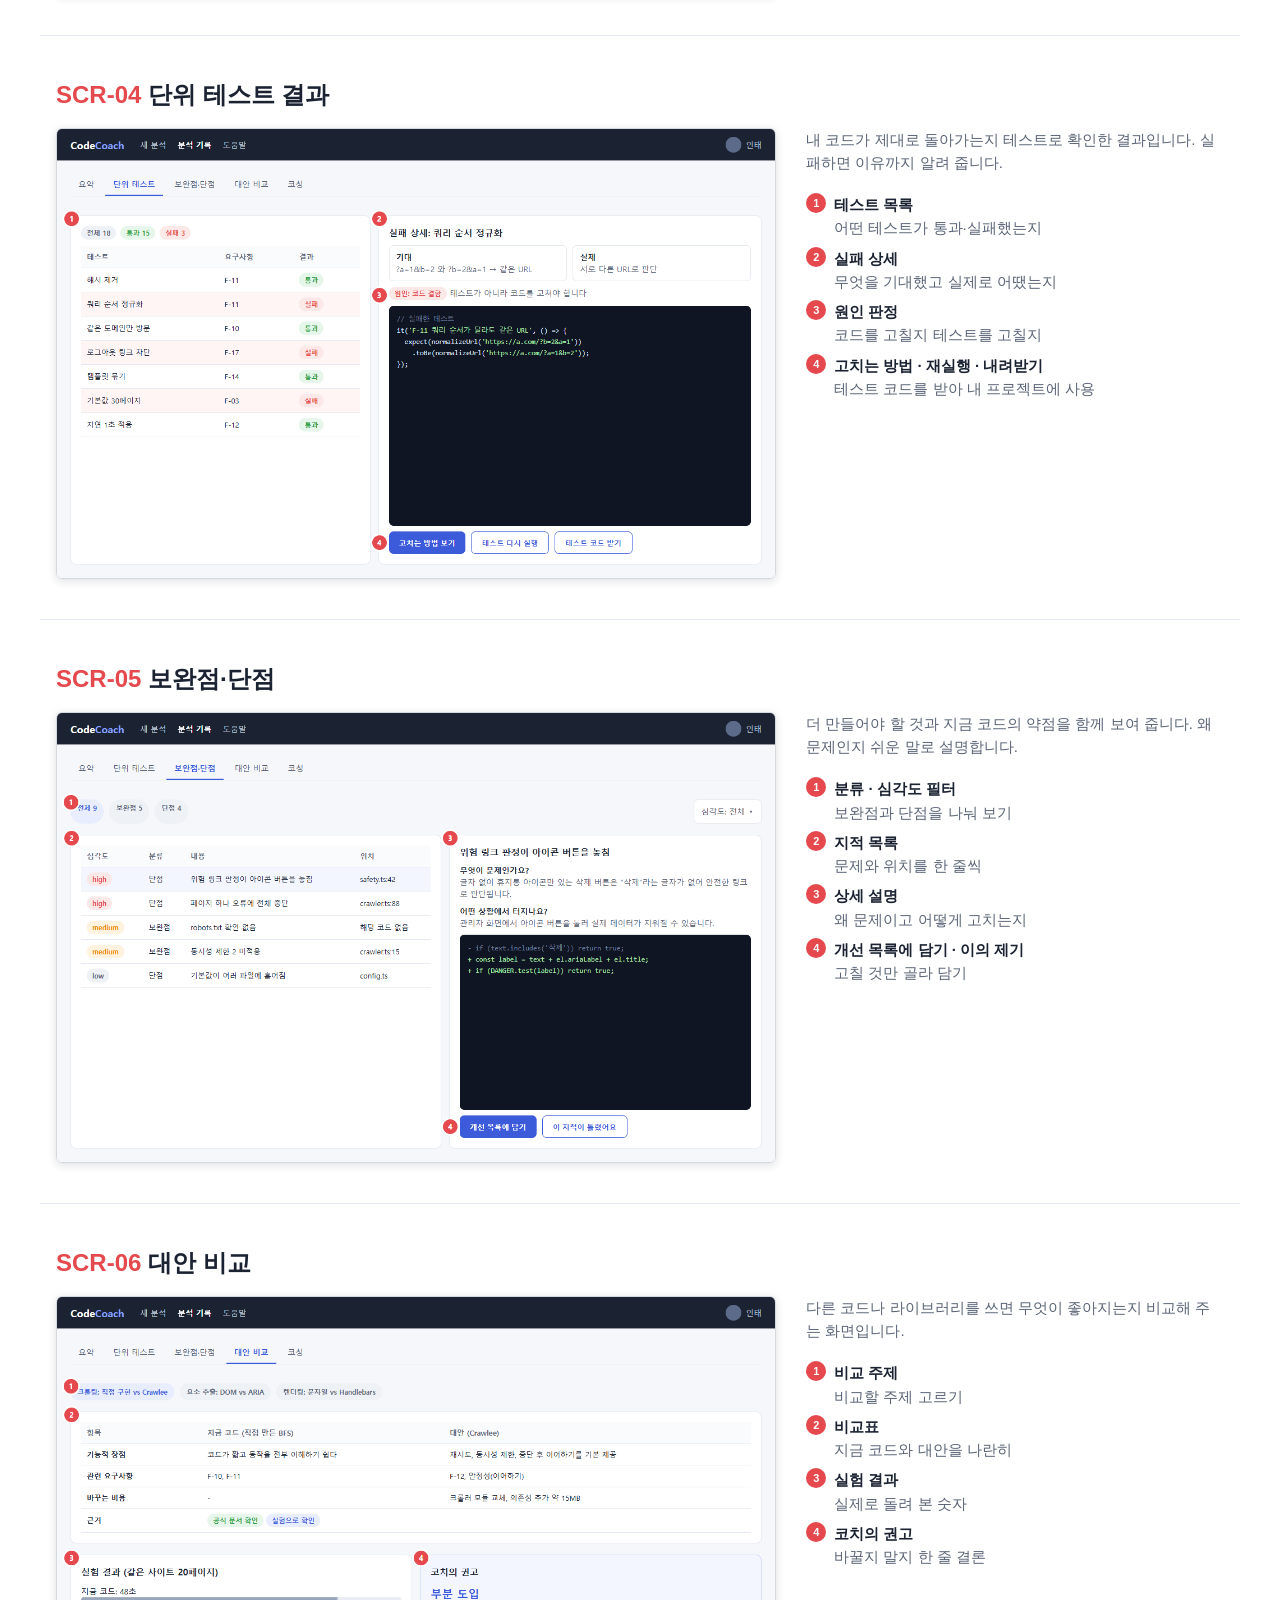
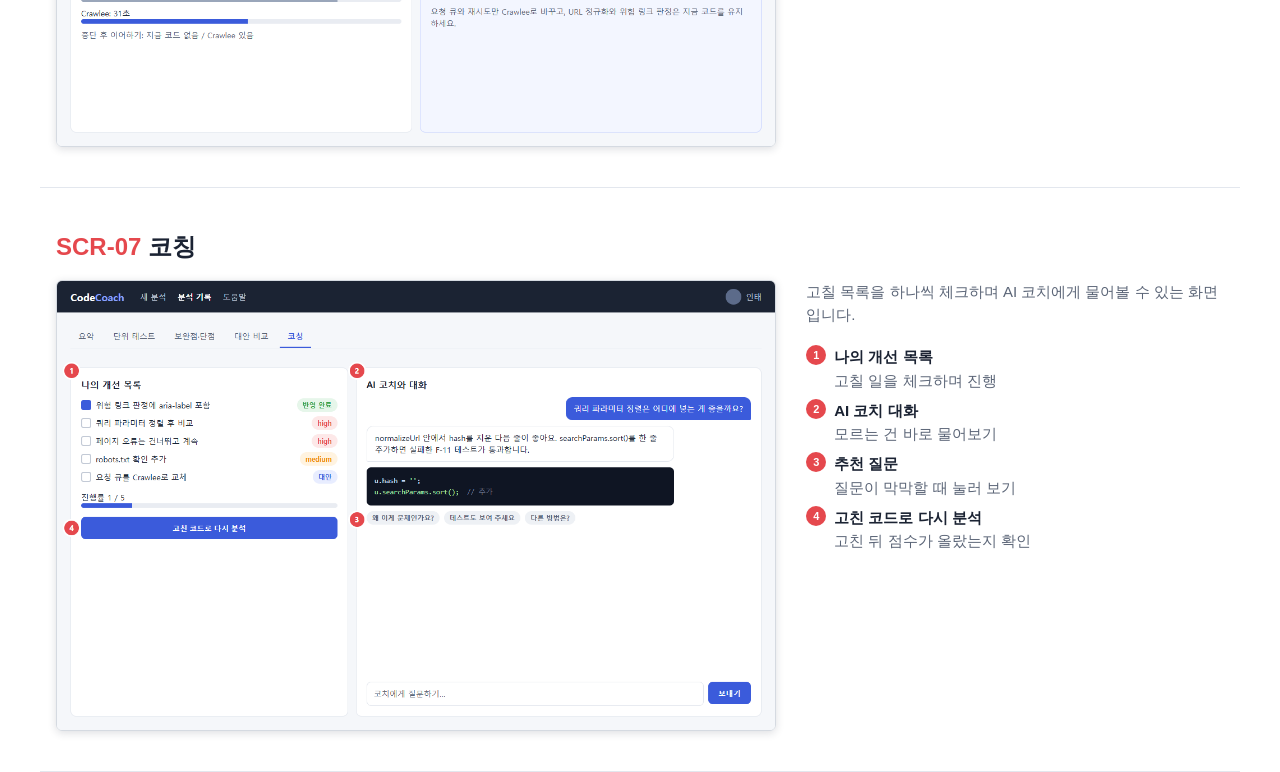
==== commit 1aae742a: "Build the 7 CodeCoach screens as working HTML pages; move spec to /spec Co-Authored-By: Claude Opus " ====
--- a/summary.html
+++ b/summary.html
@@ -37,7 +37,7 @@
   .page:not(.dark) .row>img{flex:1 1 560px;width:auto!important;max-width:720px}
 }
 @media screen and (max-width:700px){h1{font-size:26px}}
-</style></head><body><nav class="webnav"><a href="index.html">← 화면 설계서</a><a href="CodeCoach-화면설계-요약.pdf">PDF로 받기</a></nav><section class="page dark">
+</style></head><body><nav class="webnav"><a href="index.html">← CodeCoach 앱</a><a href="spec/">화면 설계서</a><a href="CodeCoach-화면설계-요약.pdf">PDF로 받기</a></nav><section class="page dark">
 <div class="row" style="align-items:center;height:100%">
 <div style="flex:1"><div class="kicker">화면 설계서 요약 · v0.1</div><h1>CodeCoach<br>코드를 올리면 AI가 코칭해 주는 웹페이지</h1>
 <p class="sub" style="font-size:15px">개발자가 코드를 올리면 단위 테스트, 보완점, 다른 코드와의 비교, 현재 코드의 단점을 분석하고 고치는 방법까지 코칭해 주는 웹페이지</p><p class="sub" style="margin-top:14mm">인태 · 핑거 교육 실습 · 2026-10-23</p></div>
